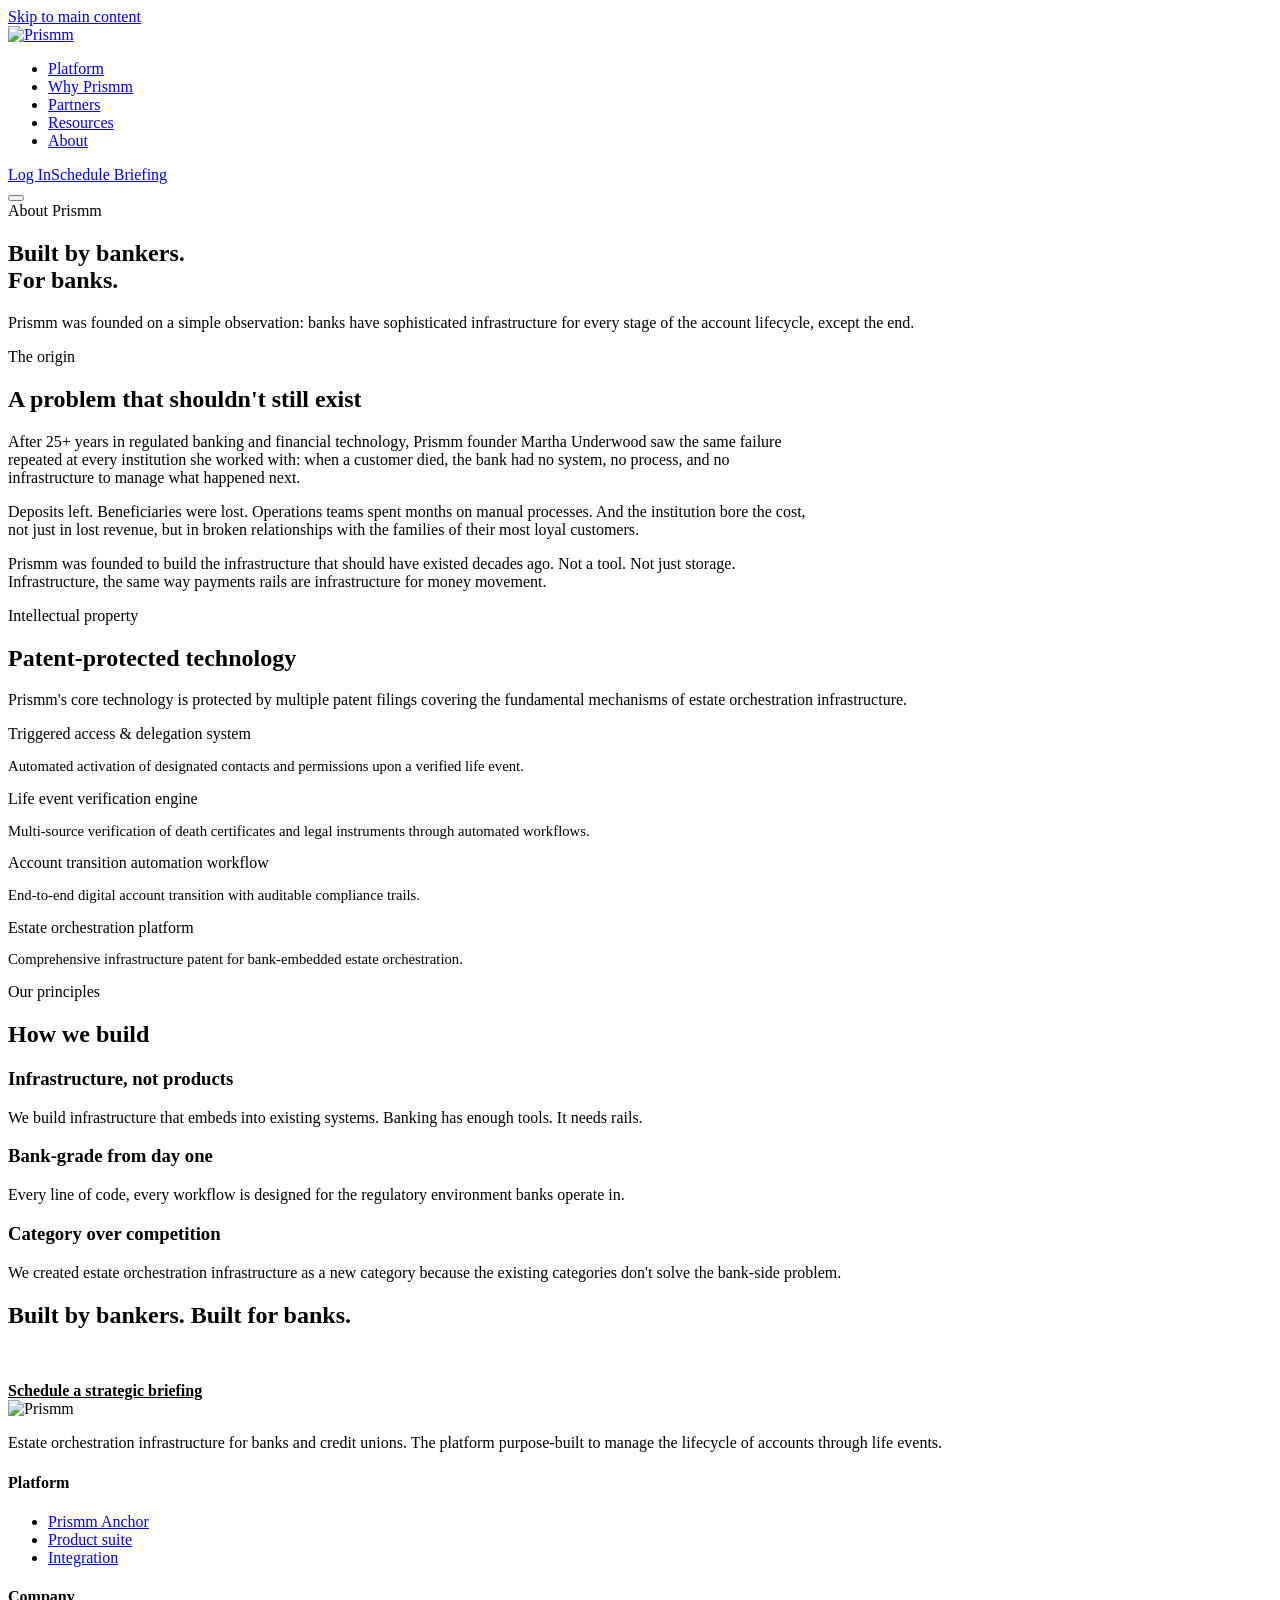
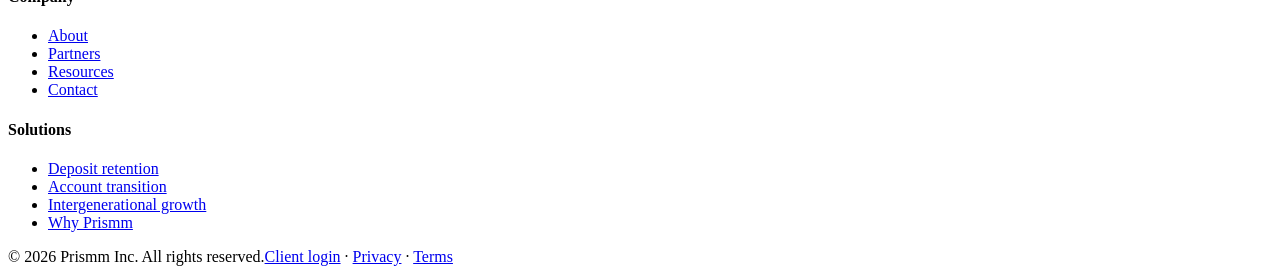
==== about.html @ 11d1a765 "Add files via upload" ====
<!DOCTYPE html><html lang="en"><head><meta charset="UTF-8"><meta name="viewport" content="width=device-width, initial-scale=1.0"><title>About — Prismm | Founded by a 25-Year Banking Veteran</title><meta name="description" content="Prismm was founded by Martha Underwood, a 25+ year veteran of regulated banking and financial technology, to build the infrastructure banks need for the wealth transfer."><meta name="robots" content="index, follow"><link rel="canonical" href="https://getprismm.com/about"><link rel="stylesheet" href="css/style.css?v=6"><link rel="icon" href="images/logo-light.svg" type="image/svg+xml"></head><body>
<a href="#main" class="skip-link">Skip to main content</a><div class="accent-bar" role="presentation"></div><nav class="nav" role="navigation" aria-label="Main navigation"><div class="nav__inner"><a href="/" class="nav__logo" aria-label="Prismm homepage"><img src="images/logo-light.svg" alt="Prismm" width="200" height="75"></a><ul class="nav__links" role="menubar"><li role="none"><a href="platform.html" role="menuitem">Platform</a></li><li role="none"><a href="why-prismm.html" role="menuitem">Why Prismm</a></li><li role="none"><a href="partners.html" role="menuitem">Partners</a></li><li role="none"><a href="resources.html" role="menuitem">Resources</a></li><li role="none"><a href="about.html" role="menuitem">About</a></li></ul><div class="nav__right"><a href="https://app.getprismm.com/session/new" class="nav__login">Log In</a><a href="contact.html" class="nav__cta">Schedule Briefing</a></div><button class="nav__toggle" aria-label="Toggle navigation menu" aria-expanded="false"><span></span><span></span><span></span></button></div></nav>
<main id="main">
  <section class="page-header"><div class="container"><span class="label">About Prismm</span><h1>Built by bankers.<br>For banks.</h1><p>Prismm was founded on a simple observation: banks have sophisticated infrastructure for every stage of the account lifecycle, except the end.</p></div></section>

  <section class="section" aria-labelledby="origin-heading"><div class="container"><div class="reveal" style="max-width:800px">
    <span class="label label--coral">The origin</span><h2 id="origin-heading">A problem that shouldn't still exist</h2>
    <p class="text-lg">After 25+ years in regulated banking and financial technology, Prismm founder Martha Underwood saw the same failure repeated at every institution she worked with: when a customer died, the bank had no system, no process, and no infrastructure to manage what happened next.</p>
    <p>Deposits left. Beneficiaries were lost. Operations teams spent months on manual processes. And the institution bore the cost, not just in lost revenue, but in broken relationships with the families of their most loyal customers.</p>
    <p>Prismm was founded to build the infrastructure that should have existed decades ago. Not a tool. Not just storage. Infrastructure, the same way payments rails are infrastructure for money movement.</p>
  </div></div></section>

  <section class="section section--light"><div class="container"><div class="grid-2 reveal">
    <div><span class="label">Intellectual property</span><h2>Patent-protected technology</h2><p class="text-lg">Prismm's core technology is protected by multiple patent filings covering the fundamental mechanisms of estate orchestration infrastructure.</p></div>
    <div><div class="timeline" role="list">
      <div class="timeline__item" role="listitem"><div class="timeline__title">Triggered access &amp; delegation system</div><p style="font-size:.92rem">Automated activation of designated contacts and permissions upon a verified life event.</p></div>
      <div class="timeline__item" role="listitem"><div class="timeline__title">Life event verification engine</div><p style="font-size:.92rem">Multi-source verification of death certificates and legal instruments through automated workflows.</p></div>
      <div class="timeline__item" role="listitem"><div class="timeline__title">Account transition automation workflow</div><p style="font-size:.92rem">End-to-end digital account transition with auditable compliance trails.</p></div>
      <div class="timeline__item" role="listitem"><div class="timeline__title">Estate orchestration platform</div><p style="font-size:.92rem">Comprehensive infrastructure patent for bank-embedded estate orchestration.</p></div>
    </div></div>
  </div></div></section>

  <section class="section section--navy"><div class="container">
    <div class="section__header section__header--center reveal"><span class="label">Our principles</span><h2>How we build</h2></div>
    <div class="grid-3 reveal">
      <article class="card card--dark"><h3>Infrastructure, not products</h3><p>We build infrastructure that embeds into existing systems. Banking has enough tools. It needs rails.</p></article>
      <article class="card card--dark"><h3>Bank-grade from day one</h3><p>Every line of code, every workflow is designed for the regulatory environment banks operate in.</p></article>
      <article class="card card--dark"><h3>Category over competition</h3><p>We created estate orchestration infrastructure as a new category because the existing categories don't solve the bank-side problem.</p></article>
    </div>
  </div></section>

  <section class="cta-section" style="background:var(--purple)"><div class="container"><h2>Built by bankers. Built for banks.</h2><p style="color:rgba(255,255,255,.65)">Learn how Prismm's estate orchestration infrastructure can transform your institution.</p><a href="contact.html" class="btn" style="background:var(--white);color:var(--navy);font-weight:700">Schedule a strategic briefing</a></div></section>
</main>
<footer class="footer" role="contentinfo"><div class="container"><div class="footer__grid"><div><div class="footer__logo"><img src="images/logo-dark.svg" alt="Prismm" width="180" height="67" loading="lazy"></div><p class="footer__tagline">Estate orchestration infrastructure for banks and credit unions. The platform purpose-built to manage the lifecycle of accounts through life events.</p></div><div><h4>Platform</h4><nav aria-label="Platform links"><ul class="footer__links"><li><a href="platform.html">Prismm Anchor</a></li><li><a href="platform.html#suite">Product suite</a></li><li><a href="platform.html#integration">Integration</a></li></ul></nav></div><div><h4>Company</h4><nav aria-label="Company links"><ul class="footer__links"><li><a href="about.html">About</a></li><li><a href="partners.html">Partners</a></li><li><a href="resources.html">Resources</a></li><li><a href="contact.html">Contact</a></li></ul></nav></div><div><h4>Solutions</h4><nav aria-label="Solutions links"><ul class="footer__links"><li><a href="why-prismm.html#retention">Deposit retention</a></li><li><a href="why-prismm.html#transition">Account transition</a></li><li><a href="why-prismm.html#growth">Intergenerational growth</a></li><li><a href="why-prismm.html">Why Prismm</a></li></ul></nav></div></div><div class="footer__bottom"><span>&copy; 2026 Prismm Inc. All rights reserved.</span><span><a href="https://app.getprismm.com/session/new">Client login</a> &middot; <a href="#">Privacy</a> &middot; <a href="#">Terms</a></span></div></div></footer><script src="js/main.js?v=6"></script>
</body></html>
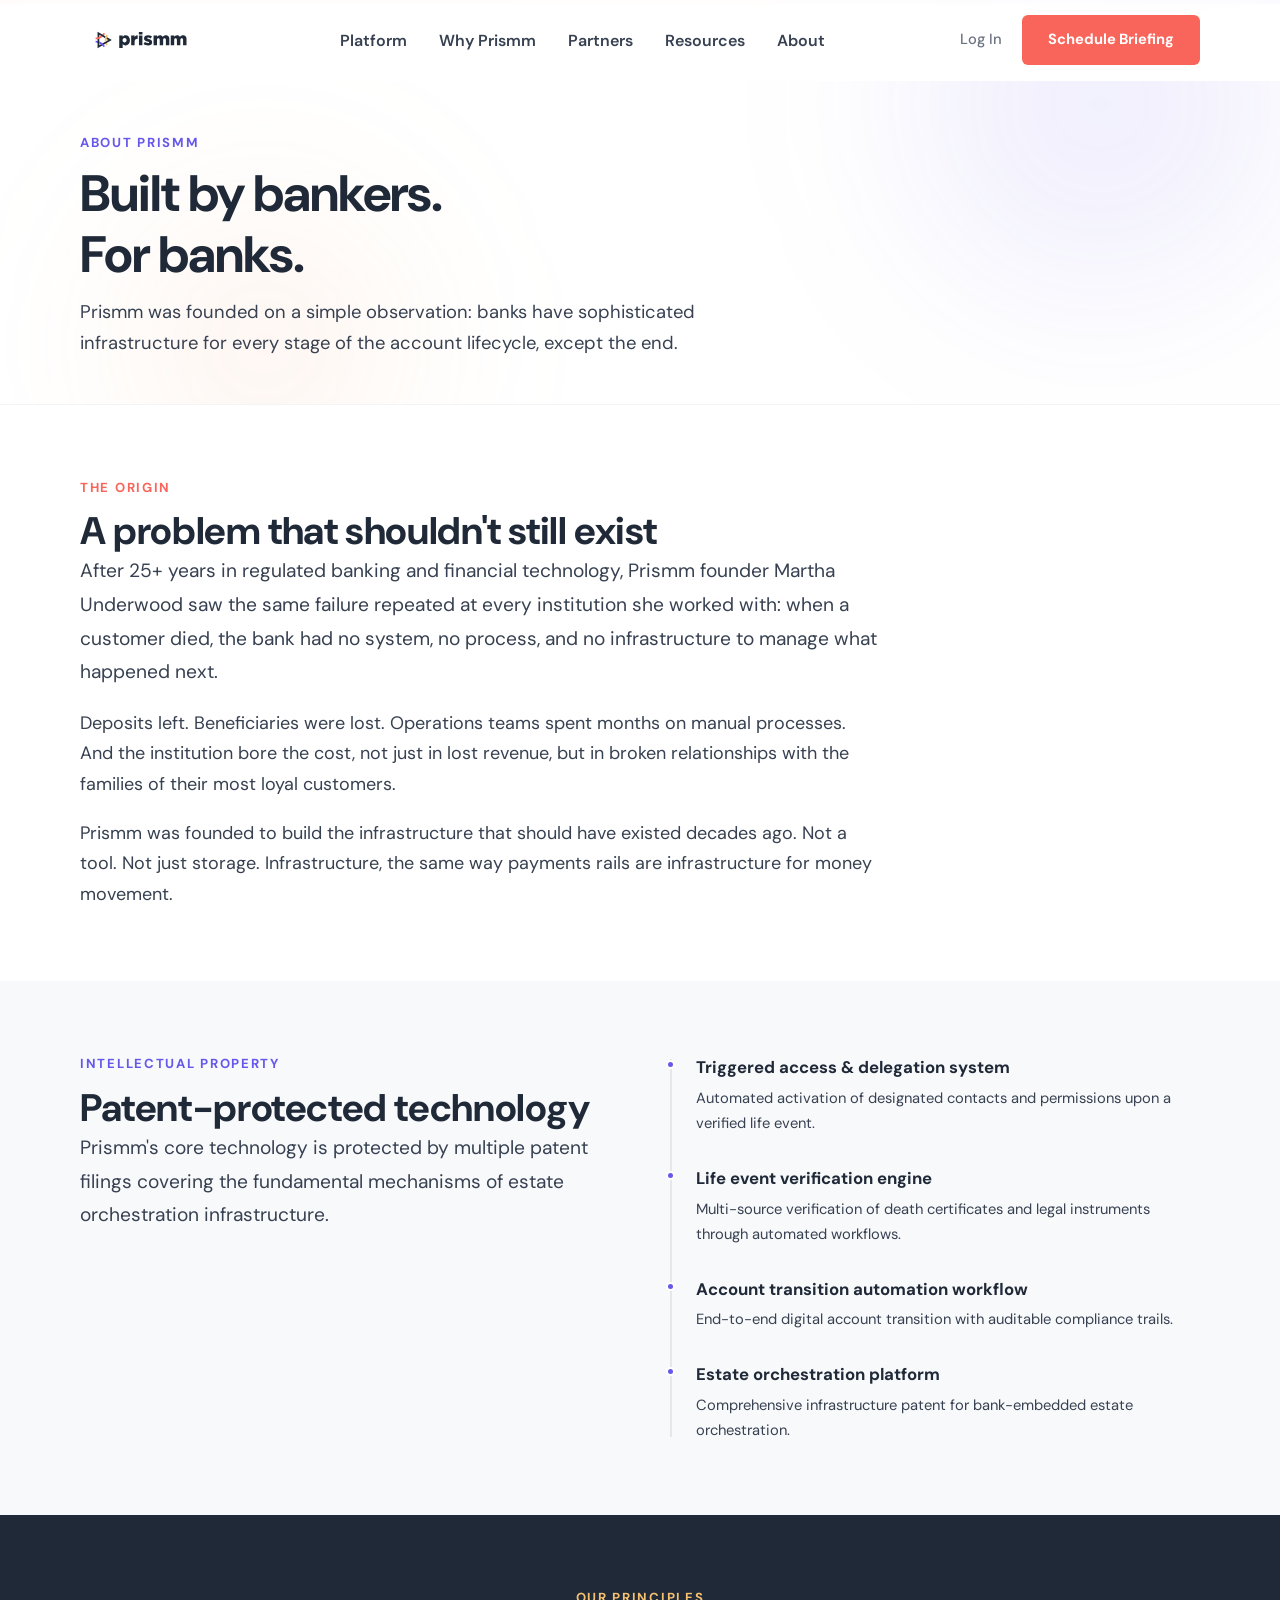
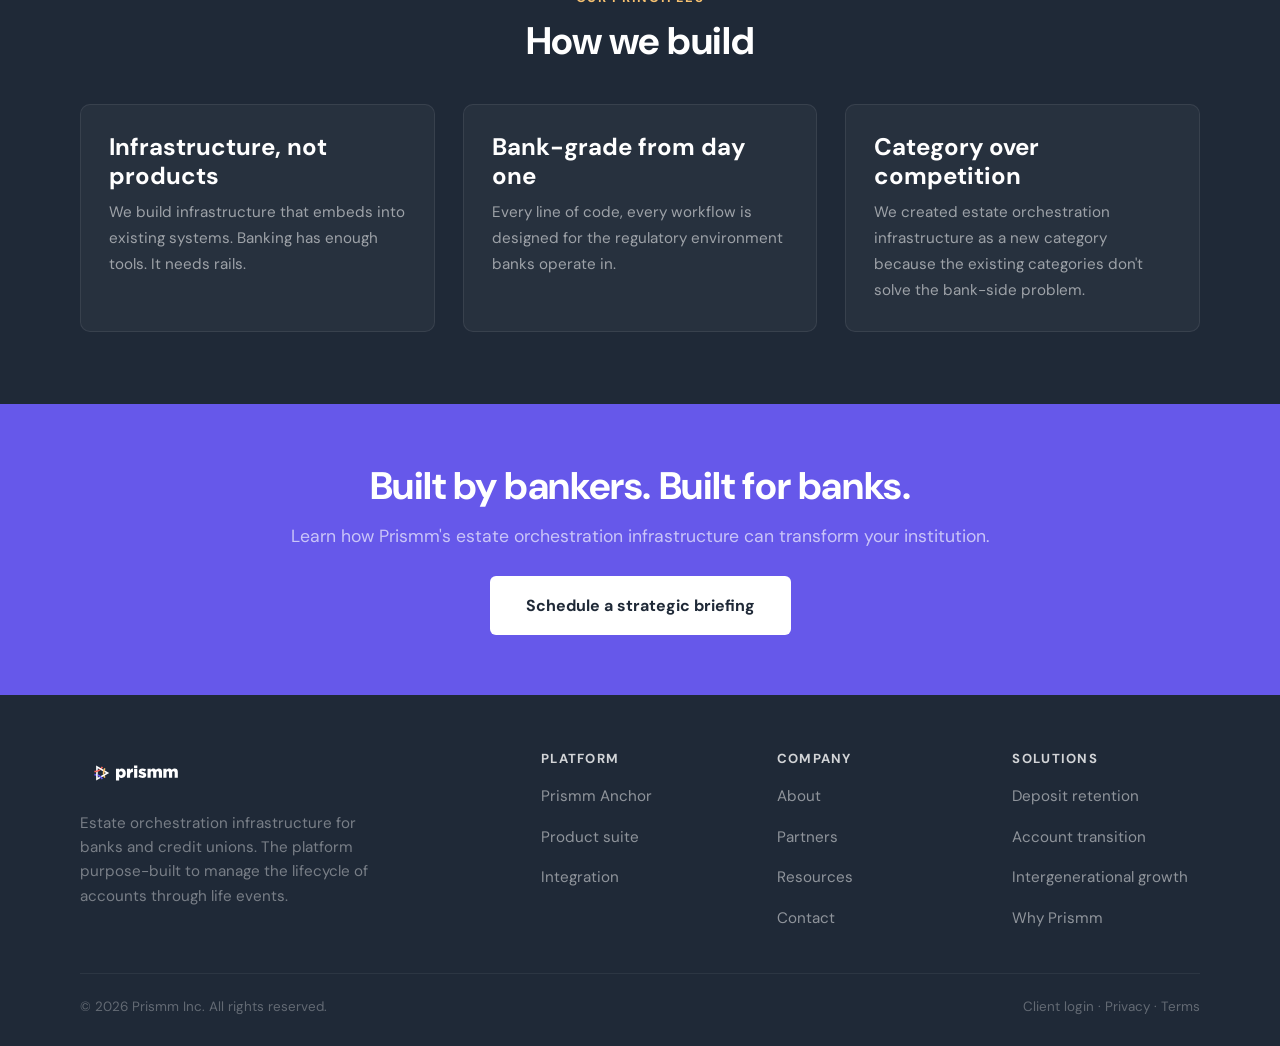
==== commit 8ff09739: "Bump stylesheet to v=7" ====
--- a/about.html
+++ b/about.html
@@ -1,4 +1,4 @@
-<!DOCTYPE html><html lang="en"><head><meta charset="UTF-8"><meta name="viewport" content="width=device-width, initial-scale=1.0"><title>About — Prismm | Founded by a 25-Year Banking Veteran</title><meta name="description" content="Prismm was founded by Martha Underwood, a 25+ year veteran of regulated banking and financial technology, to build the infrastructure banks need for the wealth transfer."><meta name="robots" content="index, follow"><link rel="canonical" href="https://getprismm.com/about"><link rel="stylesheet" href="css/style.css?v=6"><link rel="icon" href="images/logo-light.svg" type="image/svg+xml"></head><body>
+<!DOCTYPE html><html lang="en"><head><meta charset="UTF-8"><meta name="viewport" content="width=device-width, initial-scale=1.0"><title>About — Prismm | Founded by a 25-Year Banking Veteran</title><meta name="description" content="Prismm was founded by Martha Underwood, a 25+ year veteran of regulated banking and financial technology, to build the infrastructure banks need for the wealth transfer."><meta name="robots" content="index, follow"><link rel="canonical" href="https://getprismm.com/about"><link rel="stylesheet" href="css/style.css?v=7"><link rel="icon" href="images/logo-light.svg" type="image/svg+xml"></head><body>
 <a href="#main" class="skip-link">Skip to main content</a><div class="accent-bar" role="presentation"></div><nav class="nav" role="navigation" aria-label="Main navigation"><div class="nav__inner"><a href="/" class="nav__logo" aria-label="Prismm homepage"><img src="images/logo-light.svg" alt="Prismm" width="200" height="75"></a><ul class="nav__links" role="menubar"><li role="none"><a href="platform.html" role="menuitem">Platform</a></li><li role="none"><a href="why-prismm.html" role="menuitem">Why Prismm</a></li><li role="none"><a href="partners.html" role="menuitem">Partners</a></li><li role="none"><a href="resources.html" role="menuitem">Resources</a></li><li role="none"><a href="about.html" role="menuitem">About</a></li></ul><div class="nav__right"><a href="https://app.getprismm.com/session/new" class="nav__login">Log In</a><a href="contact.html" class="nav__cta">Schedule Briefing</a></div><button class="nav__toggle" aria-label="Toggle navigation menu" aria-expanded="false"><span></span><span></span><span></span></button></div></nav>
 <main id="main">
   <section class="page-header"><div class="container"><span class="label">About Prismm</span><h1>Built by bankers.<br>For banks.</h1><p>Prismm was founded on a simple observation: banks have sophisticated infrastructure for every stage of the account lifecycle, except the end.</p></div></section>
@@ -31,5 +31,5 @@
 
   <section class="cta-section" style="background:var(--purple)"><div class="container"><h2>Built by bankers. Built for banks.</h2><p style="color:rgba(255,255,255,.65)">Learn how Prismm's estate orchestration infrastructure can transform your institution.</p><a href="contact.html" class="btn" style="background:var(--white);color:var(--navy);font-weight:700">Schedule a strategic briefing</a></div></section>
 </main>
-<footer class="footer" role="contentinfo"><div class="container"><div class="footer__grid"><div><div class="footer__logo"><img src="images/logo-dark.svg" alt="Prismm" width="180" height="67" loading="lazy"></div><p class="footer__tagline">Estate orchestration infrastructure for banks and credit unions. The platform purpose-built to manage the lifecycle of accounts through life events.</p></div><div><h4>Platform</h4><nav aria-label="Platform links"><ul class="footer__links"><li><a href="platform.html">Prismm Anchor</a></li><li><a href="platform.html#suite">Product suite</a></li><li><a href="platform.html#integration">Integration</a></li></ul></nav></div><div><h4>Company</h4><nav aria-label="Company links"><ul class="footer__links"><li><a href="about.html">About</a></li><li><a href="partners.html">Partners</a></li><li><a href="resources.html">Resources</a></li><li><a href="contact.html">Contact</a></li></ul></nav></div><div><h4>Solutions</h4><nav aria-label="Solutions links"><ul class="footer__links"><li><a href="why-prismm.html#retention">Deposit retention</a></li><li><a href="why-prismm.html#transition">Account transition</a></li><li><a href="why-prismm.html#growth">Intergenerational growth</a></li><li><a href="why-prismm.html">Why Prismm</a></li></ul></nav></div></div><div class="footer__bottom"><span>&copy; 2026 Prismm Inc. All rights reserved.</span><span><a href="https://app.getprismm.com/session/new">Client login</a> &middot; <a href="#">Privacy</a> &middot; <a href="#">Terms</a></span></div></div></footer><script src="js/main.js?v=6"></script>
+<footer class="footer" role="contentinfo"><div class="container"><div class="footer__grid"><div><div class="footer__logo"><img src="images/logo-dark.svg" alt="Prismm" width="180" height="67" loading="lazy"></div><p class="footer__tagline">Estate orchestration infrastructure for banks and credit unions. The platform purpose-built to manage the lifecycle of accounts through life events.</p></div><div><h4>Platform</h4><nav aria-label="Platform links"><ul class="footer__links"><li><a href="platform.html">Prismm Anchor</a></li><li><a href="platform.html#suite">Product suite</a></li><li><a href="platform.html#integration">Integration</a></li></ul></nav></div><div><h4>Company</h4><nav aria-label="Company links"><ul class="footer__links"><li><a href="about.html">About</a></li><li><a href="partners.html">Partners</a></li><li><a href="resources.html">Resources</a></li><li><a href="contact.html">Contact</a></li></ul></nav></div><div><h4>Solutions</h4><nav aria-label="Solutions links"><ul class="footer__links"><li><a href="why-prismm.html#retention">Deposit retention</a></li><li><a href="why-prismm.html#transition">Account transition</a></li><li><a href="why-prismm.html#growth">Intergenerational growth</a></li><li><a href="why-prismm.html">Why Prismm</a></li></ul></nav></div></div><div class="footer__bottom"><span>&copy; 2026 Prismm Inc. All rights reserved.</span><span><a href="https://app.getprismm.com/session/new">Client login</a> &middot; <a href="#">Privacy</a> &middot; <a href="#">Terms</a></span></div></div></footer><script src="js/main.js?v=7"></script>
 </body></html>
--- a/css/style.css
+++ b/css/style.css
@@ -0,0 +1,89 @@
+@import url('https://fonts.googleapis.com/css2?family=DM+Sans:ital,opsz,wght@0,9..40,300;0,9..40,400;0,9..40,500;0,9..40,600;0,9..40,700;1,9..40,400&display=swap');
+:root{--navy:#1F2937;--navy-light:#374151;--gold:#F5C070;--gold-dark:#D4A04E;--coral:#F9655B;--purple:#6658EA;--white:#FFFFFF;--light-bg:#F8F9FB;--dark-text:#1F2937;--body-text:#374151;--muted-text:#6B7280;--border:#E5E7EB;--border-light:#F3F4F6;--focus-ring:#6658EA;--font-primary:'Nimbus Sans','DM Sans',-apple-system,BlinkMacSystemFont,'Segoe UI',sans-serif;--max-width:1200px;--section-pad:72px}
+*,*::before,*::after{box-sizing:border-box;margin:0;padding:0}html{scroll-behavior:smooth;-webkit-font-smoothing:antialiased}body{font-family:var(--font-primary);font-size:18px;line-height:1.7;color:var(--body-text);background:var(--white);overflow-x:hidden}img{max-width:100%;display:block}a{color:inherit;text-decoration:none}button{cursor:pointer;border:none;background:none;font-family:inherit}
+.skip-link{position:absolute;left:-9999px;top:auto;width:1px;height:1px;overflow:hidden;z-index:9999;padding:12px 24px;background:var(--navy);color:var(--white);font-size:15px;font-weight:600;border-radius:0 0 6px 0}.skip-link:focus{left:0;top:0;width:auto;height:auto;overflow:visible}*:focus-visible{outline:3px solid var(--focus-ring);outline-offset:2px}input:focus-visible,select:focus-visible,textarea:focus-visible{outline:none;border-color:var(--purple);box-shadow:0 0 0 3px rgba(102,88,234,0.15)}
+.container{max-width:var(--max-width);margin:0 auto;padding:0 40px}
+h1,h2,h3,h4{font-family:var(--font-primary);color:var(--navy);line-height:1.18;font-weight:700}h1{font-size:clamp(2.4rem,5vw,3.2rem);letter-spacing:-0.02em}h2{font-size:clamp(1.8rem,3.5vw,2.4rem);letter-spacing:-0.01em}h3{font-size:clamp(1.2rem,2vw,1.5rem)}h4{font-size:1.1rem;font-weight:700}p{margin-bottom:1em;font-size:18px}p:last-child{margin-bottom:0}
+.label{font-size:.82rem;font-weight:700;letter-spacing:.13em;text-transform:uppercase;color:var(--purple);margin-bottom:10px;display:block}.label--gold{color:var(--gold-dark)}.label--coral{color:var(--coral)}.text-lg{font-size:1.2rem;line-height:1.75}
+.btn{display:inline-flex;align-items:center;gap:8px;font-family:var(--font-primary);font-size:1rem;font-weight:700;padding:16px 36px;border-radius:6px;transition:all .25s ease}.btn--primary{background:var(--navy);color:var(--white)}.btn--primary:hover{background:var(--navy-light);transform:translateY(-1px)}.btn--secondary{background:transparent;color:var(--navy);border:1.5px solid var(--border)}.btn--secondary:hover{border-color:var(--purple);color:var(--purple)}.btn--coral{background:var(--coral);color:var(--white)}.btn--coral:hover{background:#e85248;transform:translateY(-1px)}.btn-group{display:flex;gap:14px;flex-wrap:wrap}
+.nav{position:fixed;top:0;left:0;right:0;z-index:1000;background:rgba(255,255,255,.96);backdrop-filter:blur(16px);-webkit-backdrop-filter:blur(16px);border-bottom:1px solid transparent;transition:all .3s ease}.nav--scrolled{border-bottom-color:var(--border-light);box-shadow:0 1px 10px rgba(0,0,0,.05)}.nav__inner{max-width:var(--max-width);margin:0 auto;padding:0 40px;display:flex;align-items:center;justify-content:space-between;height:80px}.nav__logo{display:flex;align-items:center}.nav__logo img{height:48px;width:auto}.nav__links{display:flex;align-items:center;gap:32px;list-style:none}.nav__links a{font-size:1rem;font-weight:600;color:var(--body-text);transition:color .2s;position:relative}.nav__links a:hover,.nav__links a[aria-current="page"]{color:var(--navy)}.nav__links a[aria-current="page"]::after{content:'';position:absolute;bottom:-6px;left:0;right:0;height:2.5px;background:var(--coral);border-radius:1px}.nav__right{display:flex;align-items:center;gap:20px}.nav__login{font-size:.92rem;font-weight:500;color:var(--muted-text);transition:color .2s}.nav__login:hover{color:var(--purple)}.nav__cta{font-size:.92rem;font-weight:700;padding:12px 26px;background:var(--coral);color:var(--white);border-radius:6px;transition:all .2s}.nav__cta:hover{background:#e85248}.nav__toggle{display:none;flex-direction:column;gap:5px;padding:4px}.nav__toggle span{width:24px;height:2.5px;background:var(--navy);border-radius:2px;transition:all .3s}
+.hero{padding:140px 0 var(--section-pad)}.hero__label{animation:fadeUp .6s ease both}.hero__title{margin-bottom:20px;animation:fadeUp .6s .1s ease both}.hero__subtitle{font-size:1.2rem;line-height:1.75;color:var(--body-text);max-width:620px;margin-bottom:36px;animation:fadeUp .6s .2s ease both}.hero .btn-group{animation:fadeUp .6s .3s ease both}
+.cred-bar{background:var(--navy)}.cred-bar__inner{max-width:var(--max-width);margin:0 auto;display:grid;grid-template-columns:repeat(4,1fr)}.cred-bar__item{padding:24px 28px;text-align:center;border-right:1px solid rgba(255,255,255,.07)}.cred-bar__item:last-child{border:none}.cred-bar__number{font-size:1rem;font-weight:700;color:var(--gold);display:block;margin-bottom:3px}.cred-bar__label{font-size:.82rem;color:rgba(255,255,255,.55)}
+.section{padding:var(--section-pad) 0}.section--light{background:var(--light-bg)}.section--navy{background:var(--navy);color:var(--white)}.section--navy h2,.section--navy h3,.section--navy h4{color:var(--white)}.section--navy p{color:rgba(255,255,255,.7)}.section--navy .label{color:var(--gold)}.section__header{max-width:700px;margin-bottom:40px}.section__header--center{text-align:center;margin-left:auto;margin-right:auto}
+.grid-2{display:grid;grid-template-columns:repeat(2,1fr);gap:40px}.grid-3{display:grid;grid-template-columns:repeat(3,1fr);gap:28px}.grid-4{display:grid;grid-template-columns:repeat(4,1fr);gap:20px}
+.card{background:var(--white);border:1px solid var(--border-light);border-radius:10px;padding:28px;transition:all .25s ease}.card:hover{border-color:var(--border);box-shadow:0 6px 24px rgba(0,0,0,.05);transform:translateY(-2px)}.card__icon{width:44px;height:44px;border-radius:8px;display:flex;align-items:center;justify-content:center;margin-bottom:16px}.card__icon--purple{background:rgba(102,88,234,.08);color:var(--purple)}.card__icon--coral{background:rgba(249,101,91,.08);color:var(--coral)}.card__icon--gold{background:rgba(245,192,112,.1);color:var(--gold-dark)}.card h3{margin-bottom:10px}.card p{font-size:.95rem;color:var(--muted-text)}.card--dark{background:rgba(255,255,255,.04);border-color:rgba(255,255,255,.08)}.card--dark:hover{background:rgba(255,255,255,.06);border-color:rgba(255,255,255,.12)}.card--dark h3{color:var(--white)}.card--dark p{color:rgba(255,255,255,.55)}
+.stat-grid{display:grid;grid-template-columns:repeat(4,1fr);gap:14px}.stat{text-align:center;padding:24px 14px;background:var(--white);border:1px solid var(--border-light);border-radius:8px}.stat__number{font-size:2rem;font-weight:900;color:var(--navy);margin-bottom:4px}.stat__number--coral{color:var(--coral)}.stat__number--purple{color:var(--purple)}.stat__label{font-size:.88rem;color:var(--muted-text);line-height:1.45}
+.manifesto{background:var(--navy);padding:64px 0}.manifesto__quote{font-size:clamp(1.4rem,3vw,2rem);color:var(--white);line-height:1.5;max-width:780px;margin:0 auto;text-align:center;font-weight:400}.manifesto__quote::before{content:'';display:block;width:48px;height:3px;background:var(--gold);margin:0 auto 28px;border-radius:2px}
+.feature-row{display:grid;grid-template-columns:1fr 1fr;gap:48px;align-items:center;padding:32px 0}.feature-row--reverse{direction:rtl}.feature-row--reverse>*{direction:ltr}.feature-row__visual{background:var(--light-bg);border:1px solid var(--border-light);border-radius:14px;padding:32px;min-height:260px;display:flex;align-items:center;justify-content:center}
+.comparison-table{width:100%;border-collapse:separate;border-spacing:0;border:1px solid var(--border);border-radius:10px;overflow:hidden}.comparison-table th,.comparison-table td{padding:12px 14px;text-align:left;font-size:.92rem}.comparison-table thead th{background:var(--navy);color:var(--white);font-weight:700;font-size:.85rem;letter-spacing:.02em;white-space:nowrap}.comparison-table thead th:last-child{background:var(--purple)}.comparison-table tbody td{border-bottom:1px solid var(--border-light)}.comparison-table tbody tr:last-child td{border-bottom:none}.comparison-table tbody tr:hover{background:var(--light-bg)}.check{color:var(--purple);font-weight:700}.cross{color:#D1D5DB}
+.cta-section{background:var(--navy);padding:60px 0;text-align:center}.cta-section h2{color:var(--white);margin-bottom:12px}.cta-section p{color:rgba(255,255,255,.55);margin-bottom:24px;font-size:1.1rem}
+.accent-bar{height:4px;background:linear-gradient(90deg,var(--coral),var(--gold),var(--purple))}
+.form-grid{display:grid;grid-template-columns:1fr 1fr;gap:16px}.form-group{display:flex;flex-direction:column;gap:5px}.form-group--full{grid-column:1/-1}.form-group label{font-size:.92rem;font-weight:600;color:var(--dark-text)}.form-group input,.form-group select,.form-group textarea{font-family:var(--font-primary);font-size:1rem;padding:12px 16px;border:1px solid var(--border);border-radius:6px;background:var(--white);color:var(--dark-text);transition:border-color .2s}.form-group textarea{resize:vertical;min-height:110px}
+.footer{background:var(--navy);padding:56px 0 28px;color:rgba(255,255,255,.5)}.footer__grid{display:grid;grid-template-columns:2.2fr 1fr 1fr 1fr;gap:48px;margin-bottom:40px}.footer__logo{margin-bottom:16px}.footer__logo img{height:44px;width:auto}.footer__tagline{font-size:.95rem;color:rgba(255,255,255,.4);line-height:1.6;max-width:300px}.footer h4{color:rgba(255,255,255,.8);font-size:.82rem;font-weight:700;text-transform:uppercase;letter-spacing:.1em;margin-bottom:14px}.footer__links{list-style:none;display:flex;flex-direction:column;gap:10px}.footer__links a{color:rgba(255,255,255,.5);font-size:.95rem;transition:color .2s}.footer__links a:hover{color:var(--gold)}.footer__bottom{border-top:1px solid rgba(255,255,255,.06);padding-top:22px;display:flex;justify-content:space-between;align-items:center;font-size:.84rem;color:rgba(255,255,255,.3)}
+.page-header{padding:128px 0 44px;border-bottom:1px solid var(--border-light);position:relative;overflow:hidden}.page-header .container{position:relative;z-index:1}.page-header h1{margin-bottom:12px}.page-header p{font-size:1.15rem;color:var(--body-text);max-width:620px}
+
+/* ── Animated gradient overlay for sub-page headers ── */
+.page-header::before,
+.page-header::after {
+  content: '';
+  position: absolute;
+  border-radius: 50%;
+  pointer-events: none;
+  filter: blur(80px);
+}
+.page-header::before {
+  width: 520px;
+  height: 520px;
+  top: -160px;
+  right: -80px;
+  background: radial-gradient(circle, rgba(102,88,234,0.13) 0%, rgba(102,88,234,0.05) 50%, transparent 70%);
+  animation: blobDrift1 14s ease-in-out infinite alternate;
+}
+.page-header::after {
+  width: 400px;
+  height: 400px;
+  bottom: -140px;
+  left: 5%;
+  background: radial-gradient(circle, rgba(249,101,91,0.10) 0%, rgba(245,192,112,0.07) 45%, transparent 70%);
+  animation: blobDrift2 18s ease-in-out infinite alternate;
+}
+@keyframes blobDrift1 {
+  0%   { transform: translate(0, 0) scale(1); }
+  33%  { transform: translate(-40px, 30px) scale(1.08); }
+  66%  { transform: translate(30px, -20px) scale(0.95); }
+  100% { transform: translate(-20px, 40px) scale(1.04); }
+}
+@keyframes blobDrift2 {
+  0%   { transform: translate(0, 0) scale(1); }
+  40%  { transform: translate(50px, -30px) scale(1.1); }
+  75%  { transform: translate(-30px, 20px) scale(0.93); }
+  100% { transform: translate(40px, -10px) scale(1.06); }
+}
+@media(prefers-reduced-motion:reduce){
+  .page-header::before,.page-header::after{animation:none}
+}
+
+.timeline{position:relative;padding-left:36px}.timeline::before{content:'';position:absolute;left:10px;top:6px;bottom:6px;width:2px;background:var(--border)}.timeline__item{position:relative;padding-bottom:28px}.timeline__item::before{content:'';position:absolute;left:-30px;top:7px;width:9px;height:9px;background:var(--purple);border-radius:50%;border:2px solid var(--white)}.timeline__item:last-child{padding-bottom:0}.timeline__title{font-weight:700;color:var(--navy);margin-bottom:4px;font-size:1.05rem}
+.sub-benefits{list-style:none;padding:0;margin-top:20px}.sub-benefits li{padding:8px 0 8px 24px;position:relative;font-size:.95rem;color:var(--body-text);border-bottom:1px solid var(--border-light)}.sub-benefits li:last-child{border-bottom:none}.sub-benefits li::before{content:'+';position:absolute;left:0;color:var(--purple);font-weight:700;font-size:1.1rem}
+.book-img{max-width:380px;border-radius:8px}
+@keyframes fadeUp{from{opacity:0;transform:translateY(20px)}to{opacity:1;transform:translateY(0)}}.reveal{opacity:0;transform:translateY(24px);transition:all .6s cubic-bezier(.25,.46,.45,.94)}.reveal.visible{opacity:1;transform:translateY(0)}.reveal-delay-1{transition-delay:.1s}@media(prefers-reduced-motion:reduce){*,*::before,*::after{animation-duration:.01ms!important;transition-duration:.01ms!important}.reveal{opacity:1;transform:none}}
+@media(max-width:1024px){:root{--section-pad:56px}.grid-4,.stat-grid{grid-template-columns:repeat(2,1fr)}.footer__grid{grid-template-columns:1fr 1fr;gap:28px}}
+@media(max-width:768px){:root{--section-pad:44px}.container{padding:0 20px}.nav__links{display:none}.nav__toggle{display:flex}.nav__login{display:none}.nav__links.open{display:flex;flex-direction:column;position:absolute;top:80px;left:0;right:0;background:var(--white);padding:20px 32px 28px;border-bottom:1px solid var(--border);gap:16px;box-shadow:0 8px 24px rgba(0,0,0,.06)}.hero{padding:112px 0 40px}.grid-2,.grid-3{grid-template-columns:1fr}.stat-grid{grid-template-columns:1fr 1fr}.cred-bar__inner{grid-template-columns:repeat(2,1fr)}.feature-row{grid-template-columns:1fr;gap:28px}.feature-row--reverse{direction:ltr}.form-grid{grid-template-columns:1fr}.footer__grid{grid-template-columns:1fr;gap:20px}.footer__bottom{flex-direction:column;gap:10px;text-align:center}.page-header{padding:100px 0 32px}.nav__inner{height:70px}.nav__logo img{height:40px}}
+@media(max-width:480px){.cred-bar__inner,.stat-grid{grid-template-columns:1fr}.btn-group{flex-direction:column}.btn{width:100%;justify-content:center}}
+
+/* ── Hero split with dashboard ── */
+.hero__split{display:grid;grid-template-columns:1fr 1.1fr;gap:40px;align-items:center}
+.hero__content{position:relative;z-index:2}
+.hero__image{position:relative;z-index:1;margin-right:-60px}
+.hero__image img{width:115%;max-width:none;border-radius:12px 0 0 12px}
+@media(max-width:1024px){.hero__image{margin-right:-32px}.hero__image img{width:110%}}
+@media(max-width:768px){.hero__split{grid-template-columns:1fr;gap:24px}.hero__image{margin-right:0}.hero__image img{width:100%;border-radius:12px}}
+
+/* ── Bigger integration visual ── */
+.integration-visual{max-width:800px;margin:0 auto}
+.integration-visual .feature-row__visual{padding:48px 36px;min-height:320px}
+@media(max-width:768px){.integration-visual .feature-row__visual{padding:24px 16px;min-height:auto}}
+
+/* ── Bigger book image ── */
+.book-img{max-width:480px;border-radius:8px}
+@media(max-width:768px){.book-img{max-width:100%}}
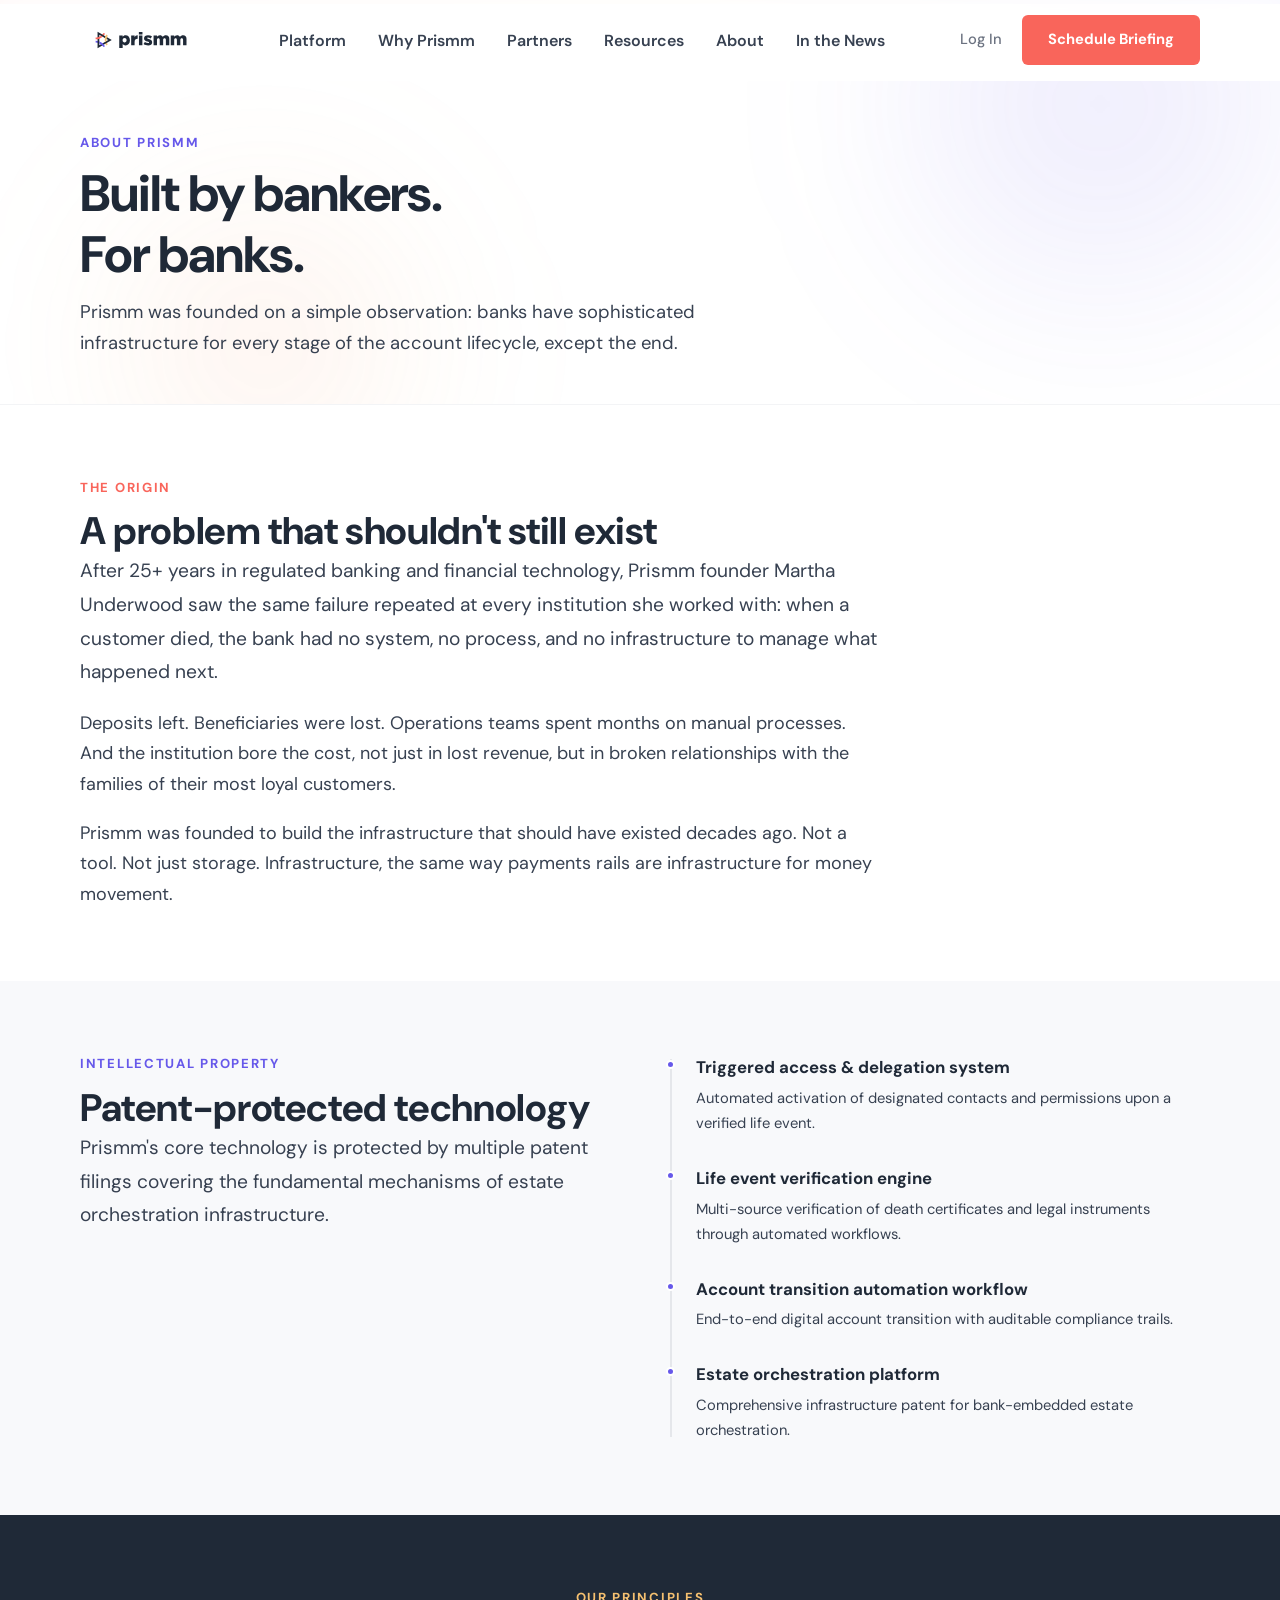
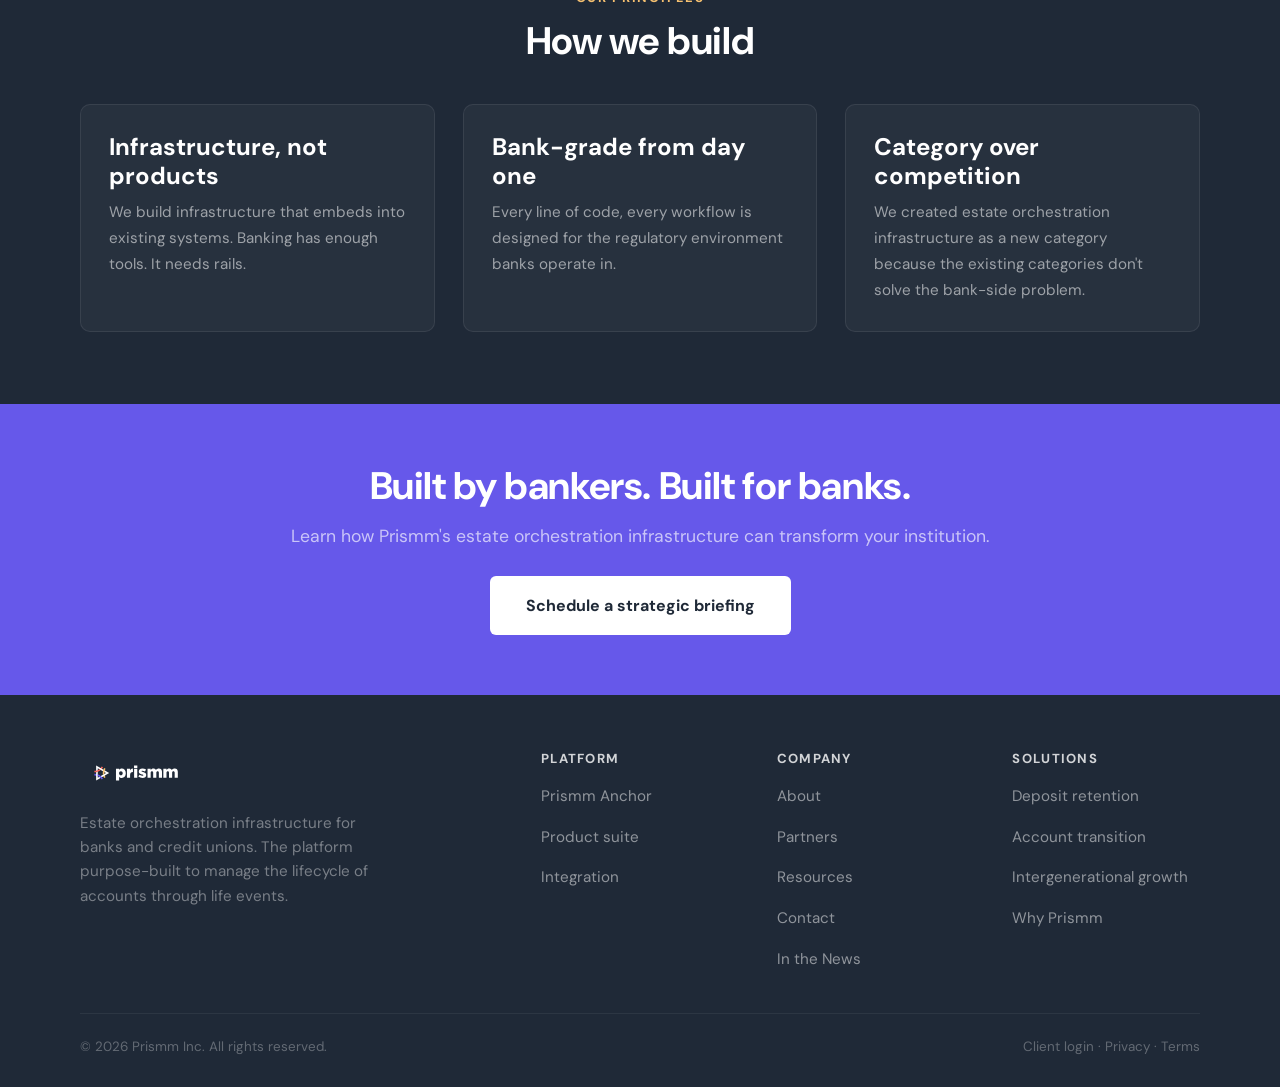
==== commit 594fc4a7: "Add In the News to nav" ====
--- a/about.html
+++ b/about.html
@@ -1,5 +1,5 @@
 <!DOCTYPE html><html lang="en"><head><meta charset="UTF-8"><meta name="viewport" content="width=device-width, initial-scale=1.0"><title>About — Prismm | Founded by a 25-Year Banking Veteran</title><meta name="description" content="Prismm was founded by Martha Underwood, a 25+ year veteran of regulated banking and financial technology, to build the infrastructure banks need for the wealth transfer."><meta name="robots" content="index, follow"><link rel="canonical" href="https://getprismm.com/about"><link rel="stylesheet" href="css/style.css?v=7"><link rel="icon" href="images/logo-light.svg" type="image/svg+xml"></head><body>
-<a href="#main" class="skip-link">Skip to main content</a><div class="accent-bar" role="presentation"></div><nav class="nav" role="navigation" aria-label="Main navigation"><div class="nav__inner"><a href="/" class="nav__logo" aria-label="Prismm homepage"><img src="images/logo-light.svg" alt="Prismm" width="200" height="75"></a><ul class="nav__links" role="menubar"><li role="none"><a href="platform.html" role="menuitem">Platform</a></li><li role="none"><a href="why-prismm.html" role="menuitem">Why Prismm</a></li><li role="none"><a href="partners.html" role="menuitem">Partners</a></li><li role="none"><a href="resources.html" role="menuitem">Resources</a></li><li role="none"><a href="about.html" role="menuitem">About</a></li></ul><div class="nav__right"><a href="https://app.getprismm.com/session/new" class="nav__login">Log In</a><a href="contact.html" class="nav__cta">Schedule Briefing</a></div><button class="nav__toggle" aria-label="Toggle navigation menu" aria-expanded="false"><span></span><span></span><span></span></button></div></nav>
+<a href="#main" class="skip-link">Skip to main content</a><div class="accent-bar" role="presentation"></div><nav class="nav" role="navigation" aria-label="Main navigation"><div class="nav__inner"><a href="/" class="nav__logo" aria-label="Prismm homepage"><img src="images/logo-light.svg" alt="Prismm" width="200" height="75"></a><ul class="nav__links" role="menubar"><li role="none"><a href="platform.html" role="menuitem">Platform</a></li><li role="none"><a href="why-prismm.html" role="menuitem">Why Prismm</a></li><li role="none"><a href="partners.html" role="menuitem">Partners</a></li><li role="none"><a href="resources.html" role="menuitem">Resources</a></li><li role="none"><a href="about.html" role="menuitem">About</a></li><li role="none"><a href="news.html" role="menuitem">In the News</a></li></ul><div class="nav__right"><a href="https://app.getprismm.com/session/new" class="nav__login">Log In</a><a href="contact.html" class="nav__cta">Schedule Briefing</a></div><button class="nav__toggle" aria-label="Toggle navigation menu" aria-expanded="false"><span></span><span></span><span></span></button></div></nav>
 <main id="main">
   <section class="page-header"><div class="container"><span class="label">About Prismm</span><h1>Built by bankers.<br>For banks.</h1><p>Prismm was founded on a simple observation: banks have sophisticated infrastructure for every stage of the account lifecycle, except the end.</p></div></section>
 
@@ -31,5 +31,5 @@
 
   <section class="cta-section" style="background:var(--purple)"><div class="container"><h2>Built by bankers. Built for banks.</h2><p style="color:rgba(255,255,255,.65)">Learn how Prismm's estate orchestration infrastructure can transform your institution.</p><a href="contact.html" class="btn" style="background:var(--white);color:var(--navy);font-weight:700">Schedule a strategic briefing</a></div></section>
 </main>
-<footer class="footer" role="contentinfo"><div class="container"><div class="footer__grid"><div><div class="footer__logo"><img src="images/logo-dark.svg" alt="Prismm" width="180" height="67" loading="lazy"></div><p class="footer__tagline">Estate orchestration infrastructure for banks and credit unions. The platform purpose-built to manage the lifecycle of accounts through life events.</p></div><div><h4>Platform</h4><nav aria-label="Platform links"><ul class="footer__links"><li><a href="platform.html">Prismm Anchor</a></li><li><a href="platform.html#suite">Product suite</a></li><li><a href="platform.html#integration">Integration</a></li></ul></nav></div><div><h4>Company</h4><nav aria-label="Company links"><ul class="footer__links"><li><a href="about.html">About</a></li><li><a href="partners.html">Partners</a></li><li><a href="resources.html">Resources</a></li><li><a href="contact.html">Contact</a></li></ul></nav></div><div><h4>Solutions</h4><nav aria-label="Solutions links"><ul class="footer__links"><li><a href="why-prismm.html#retention">Deposit retention</a></li><li><a href="why-prismm.html#transition">Account transition</a></li><li><a href="why-prismm.html#growth">Intergenerational growth</a></li><li><a href="why-prismm.html">Why Prismm</a></li></ul></nav></div></div><div class="footer__bottom"><span>&copy; 2026 Prismm Inc. All rights reserved.</span><span><a href="https://app.getprismm.com/session/new">Client login</a> &middot; <a href="#">Privacy</a> &middot; <a href="#">Terms</a></span></div></div></footer><script src="js/main.js?v=7"></script>
+<footer class="footer" role="contentinfo"><div class="container"><div class="footer__grid"><div><div class="footer__logo"><img src="images/logo-dark.svg" alt="Prismm" width="180" height="67" loading="lazy"></div><p class="footer__tagline">Estate orchestration infrastructure for banks and credit unions. The platform purpose-built to manage the lifecycle of accounts through life events.</p></div><div><h4>Platform</h4><nav aria-label="Platform links"><ul class="footer__links"><li><a href="platform.html">Prismm Anchor</a></li><li><a href="platform.html#suite">Product suite</a></li><li><a href="platform.html#integration">Integration</a></li></ul></nav></div><div><h4>Company</h4><nav aria-label="Company links"><ul class="footer__links"><li><a href="about.html">About</a></li><li><a href="partners.html">Partners</a></li><li><a href="resources.html">Resources</a></li><li><a href="contact.html">Contact</a></li><li><a href="news.html">In the News</a></li></ul></nav></div><div><h4>Solutions</h4><nav aria-label="Solutions links"><ul class="footer__links"><li><a href="why-prismm.html#retention">Deposit retention</a></li><li><a href="why-prismm.html#transition">Account transition</a></li><li><a href="why-prismm.html#growth">Intergenerational growth</a></li><li><a href="why-prismm.html">Why Prismm</a></li></ul></nav></div></div><div class="footer__bottom"><span>&copy; 2026 Prismm Inc. All rights reserved.</span><span><a href="https://app.getprismm.com/session/new">Client login</a> &middot; <a href="#">Privacy</a> &middot; <a href="#">Terms</a></span></div></div></footer><script src="js/main.js?v=7"></script>
 </body></html>
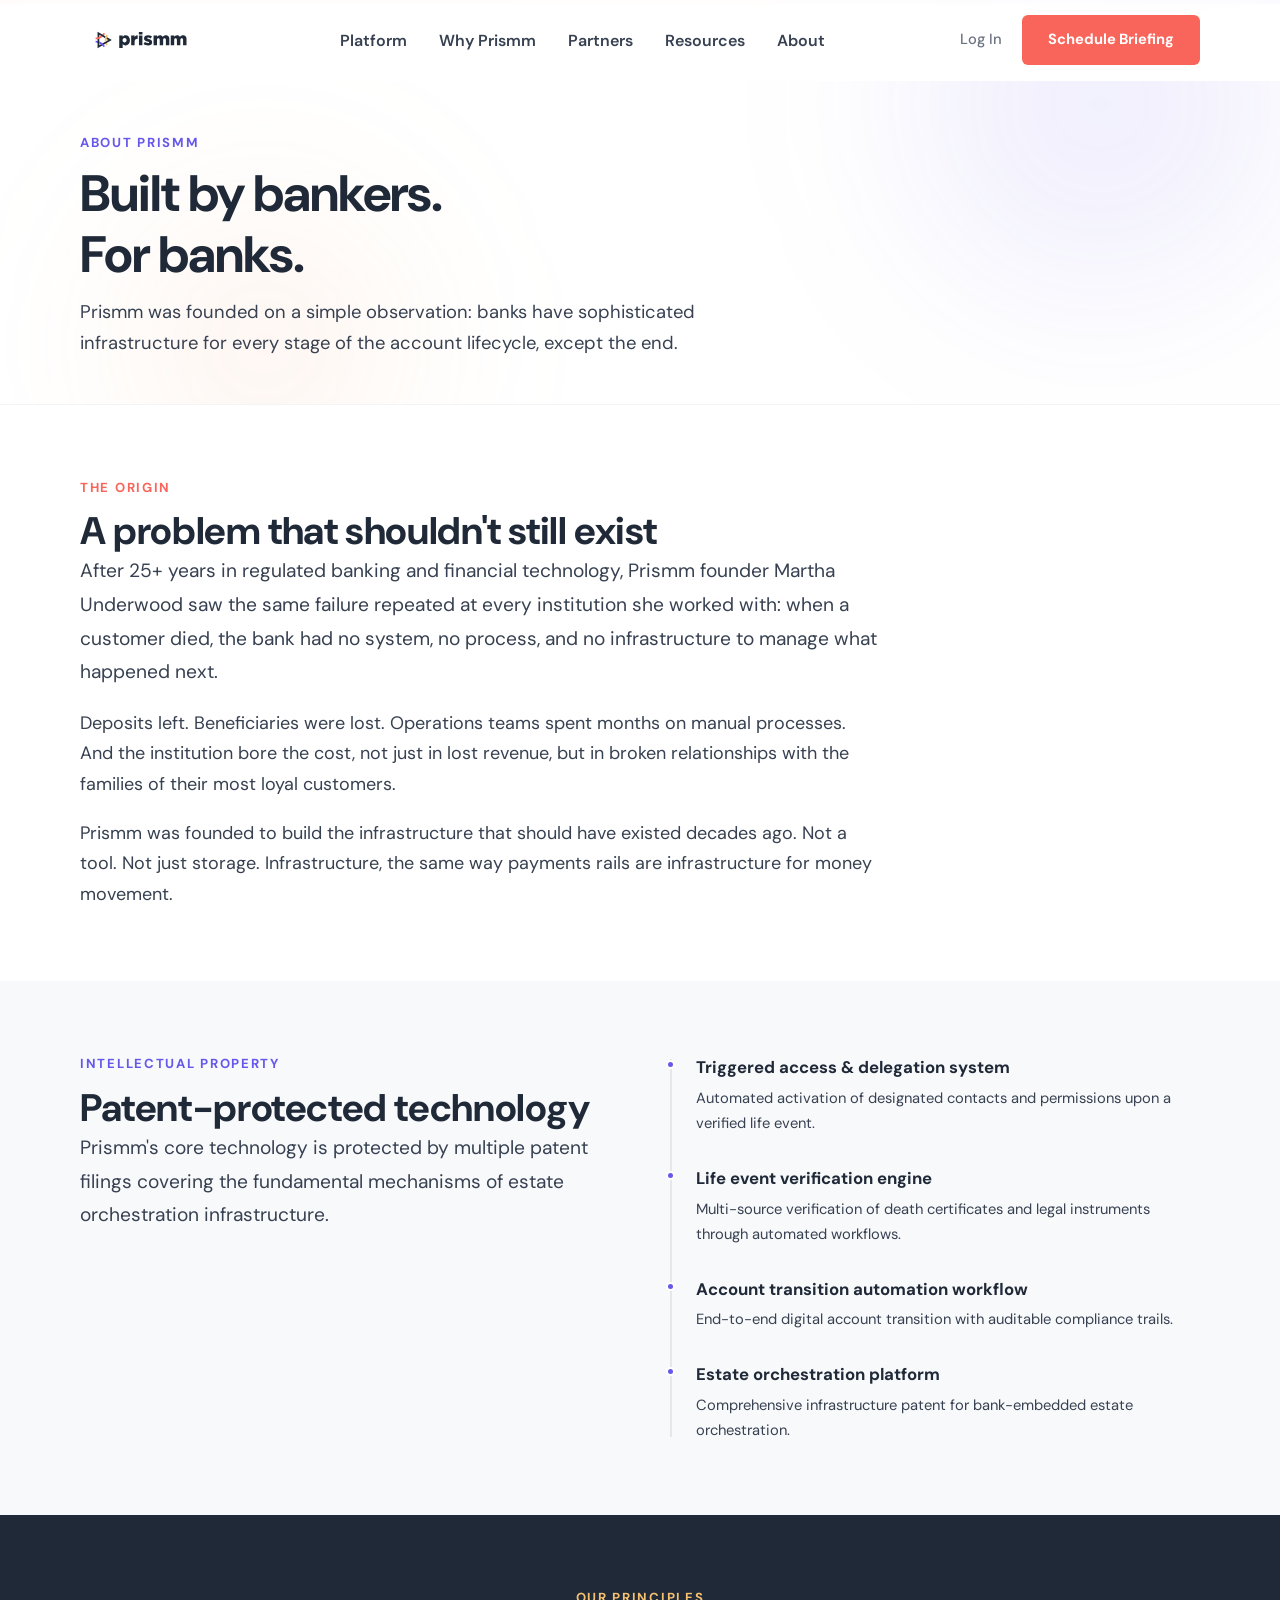
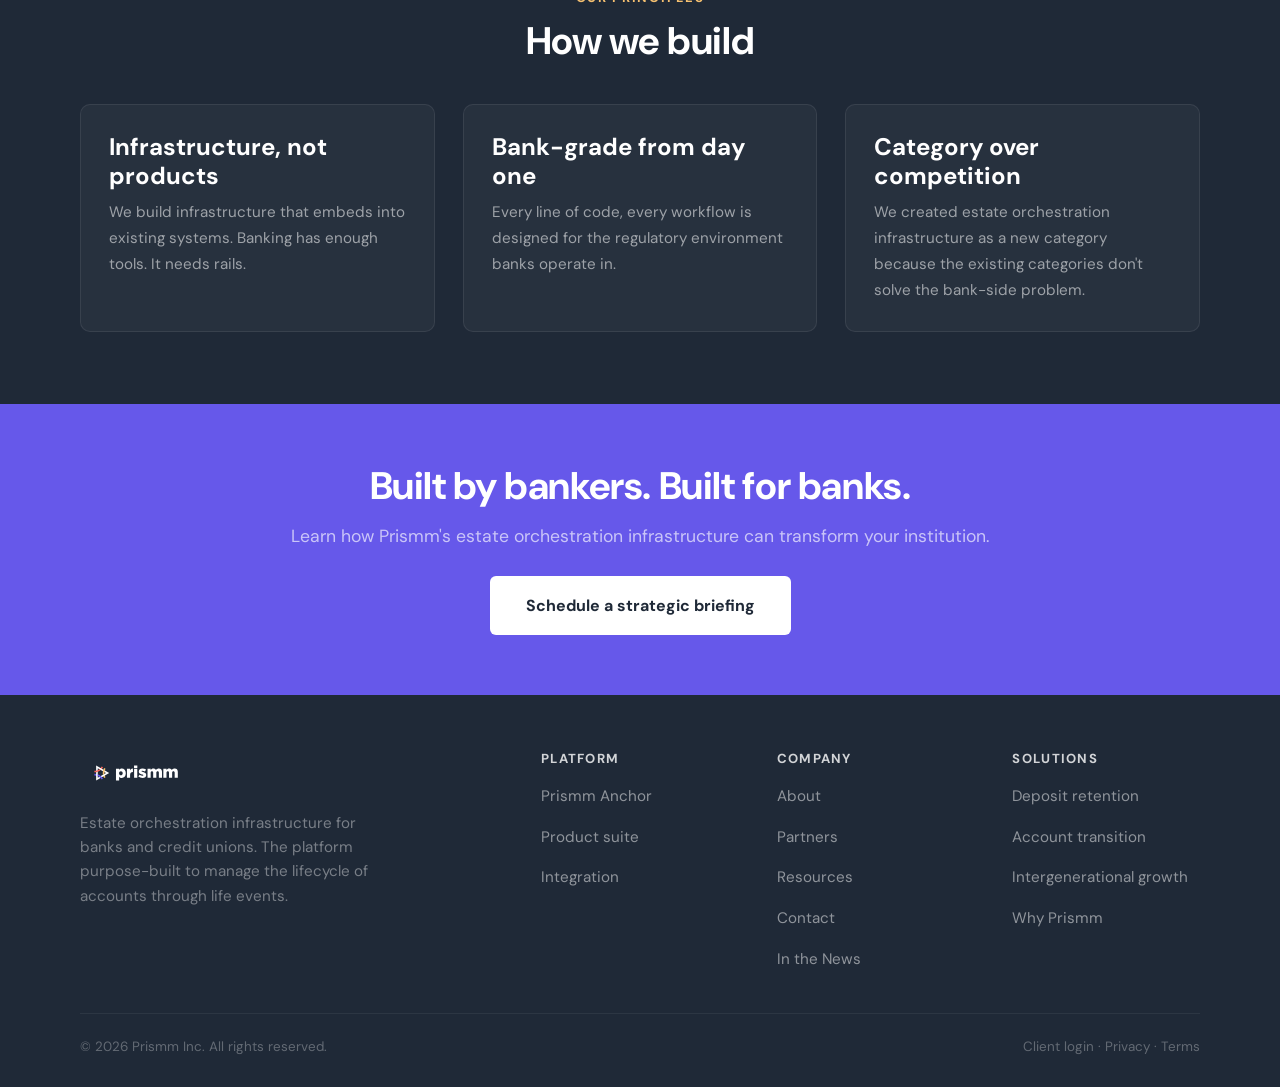
==== commit c9f88235: "Remove In the News from top nav" ====
--- a/about.html
+++ b/about.html
@@ -1,15 +1,13 @@
 <!DOCTYPE html><html lang="en"><head><meta charset="UTF-8"><meta name="viewport" content="width=device-width, initial-scale=1.0"><title>About — Prismm | Founded by a 25-Year Banking Veteran</title><meta name="description" content="Prismm was founded by Martha Underwood, a 25+ year veteran of regulated banking and financial technology, to build the infrastructure banks need for the wealth transfer."><meta name="robots" content="index, follow"><link rel="canonical" href="https://getprismm.com/about"><link rel="stylesheet" href="css/style.css?v=7"><link rel="icon" href="images/logo-light.svg" type="image/svg+xml"></head><body>
-<a href="#main" class="skip-link">Skip to main content</a><div class="accent-bar" role="presentation"></div><nav class="nav" role="navigation" aria-label="Main navigation"><div class="nav__inner"><a href="/" class="nav__logo" aria-label="Prismm homepage"><img src="images/logo-light.svg" alt="Prismm" width="200" height="75"></a><ul class="nav__links" role="menubar"><li role="none"><a href="platform.html" role="menuitem">Platform</a></li><li role="none"><a href="why-prismm.html" role="menuitem">Why Prismm</a></li><li role="none"><a href="partners.html" role="menuitem">Partners</a></li><li role="none"><a href="resources.html" role="menuitem">Resources</a></li><li role="none"><a href="about.html" role="menuitem">About</a></li><li role="none"><a href="news.html" role="menuitem">In the News</a></li></ul><div class="nav__right"><a href="https://app.getprismm.com/session/new" class="nav__login">Log In</a><a href="contact.html" class="nav__cta">Schedule Briefing</a></div><button class="nav__toggle" aria-label="Toggle navigation menu" aria-expanded="false"><span></span><span></span><span></span></button></div></nav>
+<a href="#main" class="skip-link">Skip to main content</a><div class="accent-bar" role="presentation"></div><nav class="nav" role="navigation" aria-label="Main navigation"><div class="nav__inner"><a href="/" class="nav__logo" aria-label="Prismm homepage"><img src="images/logo-light.svg" alt="Prismm" width="200" height="75"></a><ul class="nav__links" role="menubar"><li role="none"><a href="platform.html" role="menuitem">Platform</a></li><li role="none"><a href="why-prismm.html" role="menuitem">Why Prismm</a></li><li role="none"><a href="partners.html" role="menuitem">Partners</a></li><li role="none"><a href="resources.html" role="menuitem">Resources</a></li><li role="none"><a href="about.html" role="menuitem">About</a></li></ul><div class="nav__right"><a href="https://app.getprismm.com/session/new" class="nav__login">Log In</a><a href="contact.html" class="nav__cta">Schedule Briefing</a></div><button class="nav__toggle" aria-label="Toggle navigation menu" aria-expanded="false"><span></span><span></span><span></span></button></div></nav>
 <main id="main">
   <section class="page-header"><div class="container"><span class="label">About Prismm</span><h1>Built by bankers.<br>For banks.</h1><p>Prismm was founded on a simple observation: banks have sophisticated infrastructure for every stage of the account lifecycle, except the end.</p></div></section>
-
   <section class="section" aria-labelledby="origin-heading"><div class="container"><div class="reveal" style="max-width:800px">
     <span class="label label--coral">The origin</span><h2 id="origin-heading">A problem that shouldn't still exist</h2>
     <p class="text-lg">After 25+ years in regulated banking and financial technology, Prismm founder Martha Underwood saw the same failure repeated at every institution she worked with: when a customer died, the bank had no system, no process, and no infrastructure to manage what happened next.</p>
     <p>Deposits left. Beneficiaries were lost. Operations teams spent months on manual processes. And the institution bore the cost, not just in lost revenue, but in broken relationships with the families of their most loyal customers.</p>
     <p>Prismm was founded to build the infrastructure that should have existed decades ago. Not a tool. Not just storage. Infrastructure, the same way payments rails are infrastructure for money movement.</p>
   </div></div></section>
-
   <section class="section section--light"><div class="container"><div class="grid-2 reveal">
     <div><span class="label">Intellectual property</span><h2>Patent-protected technology</h2><p class="text-lg">Prismm's core technology is protected by multiple patent filings covering the fundamental mechanisms of estate orchestration infrastructure.</p></div>
     <div><div class="timeline" role="list">
@@ -19,7 +17,6 @@
       <div class="timeline__item" role="listitem"><div class="timeline__title">Estate orchestration platform</div><p style="font-size:.92rem">Comprehensive infrastructure patent for bank-embedded estate orchestration.</p></div>
     </div></div>
   </div></div></section>
-
   <section class="section section--navy"><div class="container">
     <div class="section__header section__header--center reveal"><span class="label">Our principles</span><h2>How we build</h2></div>
     <div class="grid-3 reveal">
@@ -28,7 +25,6 @@
       <article class="card card--dark"><h3>Category over competition</h3><p>We created estate orchestration infrastructure as a new category because the existing categories don't solve the bank-side problem.</p></article>
     </div>
   </div></section>
-
   <section class="cta-section" style="background:var(--purple)"><div class="container"><h2>Built by bankers. Built for banks.</h2><p style="color:rgba(255,255,255,.65)">Learn how Prismm's estate orchestration infrastructure can transform your institution.</p><a href="contact.html" class="btn" style="background:var(--white);color:var(--navy);font-weight:700">Schedule a strategic briefing</a></div></section>
 </main>
 <footer class="footer" role="contentinfo"><div class="container"><div class="footer__grid"><div><div class="footer__logo"><img src="images/logo-dark.svg" alt="Prismm" width="180" height="67" loading="lazy"></div><p class="footer__tagline">Estate orchestration infrastructure for banks and credit unions. The platform purpose-built to manage the lifecycle of accounts through life events.</p></div><div><h4>Platform</h4><nav aria-label="Platform links"><ul class="footer__links"><li><a href="platform.html">Prismm Anchor</a></li><li><a href="platform.html#suite">Product suite</a></li><li><a href="platform.html#integration">Integration</a></li></ul></nav></div><div><h4>Company</h4><nav aria-label="Company links"><ul class="footer__links"><li><a href="about.html">About</a></li><li><a href="partners.html">Partners</a></li><li><a href="resources.html">Resources</a></li><li><a href="contact.html">Contact</a></li><li><a href="news.html">In the News</a></li></ul></nav></div><div><h4>Solutions</h4><nav aria-label="Solutions links"><ul class="footer__links"><li><a href="why-prismm.html#retention">Deposit retention</a></li><li><a href="why-prismm.html#transition">Account transition</a></li><li><a href="why-prismm.html#growth">Intergenerational growth</a></li><li><a href="why-prismm.html">Why Prismm</a></li></ul></nav></div></div><div class="footer__bottom"><span>&copy; 2026 Prismm Inc. All rights reserved.</span><span><a href="https://app.getprismm.com/session/new">Client login</a> &middot; <a href="#">Privacy</a> &middot; <a href="#">Terms</a></span></div></div></footer><script src="js/main.js?v=7"></script>
